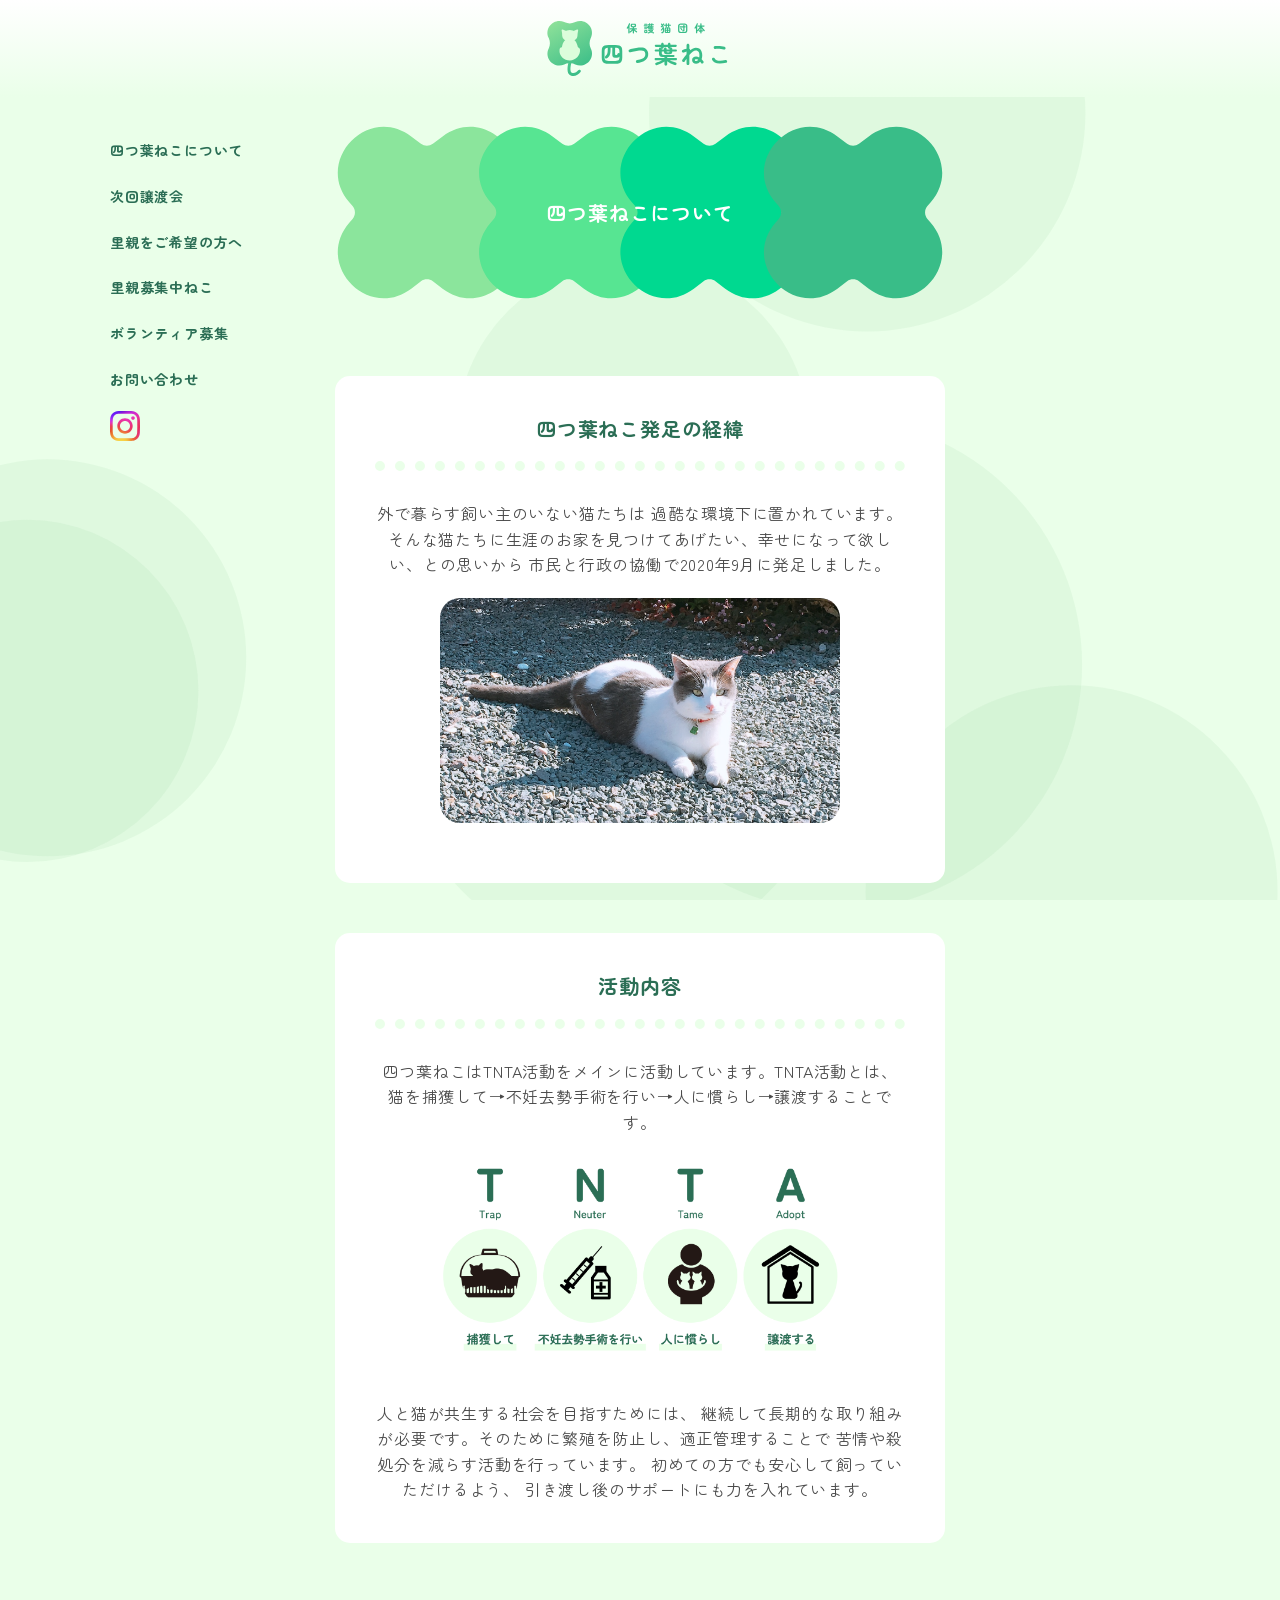
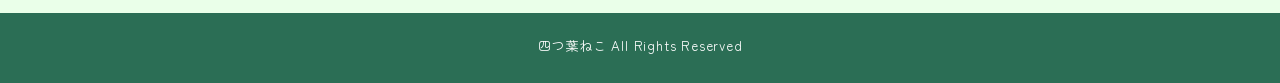
==== about/index.html @ 7e9c497a "initial commit" ====
<!DOCTYPE html>
<html lang="ja">

<head>
    <meta charset="UTF-8">
    <meta name="viewport" content="width=device-width, initial-scale=1.0">
    <title>四つ葉ねこについて | 四つ葉ねこ</title>
    <link rel="stylesheet" href="../assets/css/style.css">
    <link rel="preconnect" href="https://fonts.googleapis.com">
    <link rel="preconnect" href="https://fonts.gstatic.com" crossorigin>
    <link href="https://fonts.googleapis.com/css2?family=Zen+Maru+Gothic&display=swap" rel="stylesheet">
    <link rel="stylesheet" href="../assets/css/common.css">
     <script src="https://cdn.jsdelivr.net/npm/swiper@11/swiper-bundle.min.js"></script>
    <script src="../assets/main.js" defer></script>
</head>

<body>
    <header>
        <div class="logo">
            <h1><a href="../index.html"><img src="../assets/images/header-logo.svg" alt="保護猫団体 四つ葉ねこ"></a></h1>
        </div>
        <button class="nav-button" type="button"></button>
    </header>
    <div class="wrap">
        <aside class="nav-pc">
            <nav>
                <ul class="nav-items">
                    <li class="nav-item"><a href="#">四つ葉ねこについて</a></li>
                    <li class="nav-item"><a href="../event/index.html">次回譲渡会</a></li>
                    <li class="nav-item"><a href="../adoption/index.html">里親をご希望の方へ</a></li>
                    <li class="nav-item"><a href="../catlist/index.html">里親募集中ねこ</a></li>
                    <li class="nav-item"><a href="../volunteer/index.html">ボランティア募集</a></li>
                    <li class="nav-item"><a href="../contact/index.html">お問い合わせ</a></li>
                    <li><a href=""><img src="../assets/images/Instagram_Glyph_Gradient.svg" alt=""></a></li>
                </ul>
            </nav>
        </aside>
        <nav class="nav-sp">
            <ul class="nav-items">
                <li class="nav-item"><a href="about/index.html">四つ葉ねこについて</a></li>
                <li class="nav-item"><a href="event/index.html">次回譲渡会</a></li>
                <li class="nav-item"><a href="adoption/index.html">里親をご希望の方へ</a></li>
                <li class="nav-item"><a href="catlist/index.html">里親募集中ねこ</a></li>
                <li class="nav-item"><a href="volunteer/index.html">ボランティア募集</a></li>
                <li class="nav-item"><a href="contact/index.html">お問い合わせ</a></li>
                <li><a href=""><img src="assets/images/Instagram_Glyph_Gradient.svg" alt=""></a></li>
            </ul>
        </nav>
        <main>
            <div class="title-wrap">
                <h1 class="title">四つ葉ねこについて</h1>
            </div>
            <section>
                <h2>四つ葉ねこ発足の経緯</h2>
                <p class="text">外で暮らす飼い主のいない猫たちは
                    過酷な環境下に置かれています。<br>
                    そんな猫たちに生涯のお家を見つけてあげたい、幸せになって欲しい、との思いから
                    市民と行政の協働で2020年9月に発足しました。</p>
                <img src="../assets/images/about-mainimg-01.png" alt="" class="mainimg">
            </section>
            <section>
                <h2>活動内容</h2>
                <p class="text">四つ葉ねこはTNTA活動をメインに活動しています。TNTA活動とは、 <br>
                    猫を捕獲して→不妊去勢手術を行い→人に慣らし→譲渡することです。</p>
                <img src="../assets/images/TNTA.png" alt="" class="mainimg">
                <p class="text">人と猫が共生する社会を目指すためには、
                    継続して長期的な取り組みが必要です。そのために繁殖を防止し、適正管理することで
                    苦情や殺処分を減らす活動を行っています。
                    初めての方でも安心して飼っていただけるよう、
                    引き渡し後のサポートにも力を入れています。</p>
            </section>
        </main>
    </div>
    <footer>
        <small>
            <p>四つ葉ねこ All Rights Reserved</p>
        </small>
    </footer>
</body>
---- assets/css/style.css ----
@charset "utf-8";

body,
h1,
h2,
h3,
h4,
p,
ul,
li,
ol,
dl,
dt,
dd,
tr,
th,
td {
  margin: 0;
  padding: 0;
  list-style: none;
}

img {
  vertical-align: bottom;
}

a {
  text-decoration: none;
  color: inherit;
}

body {
  background-color: #eaffe9;
  background-repeat: no-repeat;
  background-size: cover;
  background-attachment: fixed;
background-image: url("data:image/svg+xml,%3csvg xmlns='http://www.w3.org/2000/svg' version='1.1' xmlns:xlink='http://www.w3.org/1999/xlink' xmlns:svgjs='http://svgjs.dev/svgjs' width='1280' height='560' preserveAspectRatio='none' viewBox='0 0 1280 560'%3e%3cg mask='url(%26quot%3b%23SvgjsMask1136%26quot%3b)' fill='none'%3e%3cpath d='M548.56 554.59 a128.16 128.16 0 1 0 256.32 0 a128.16 128.16 0 1 0 -256.32 0z' fill='rgba(134%2c 199%2c 146%2c 0.11)' class='triangle-float1'%3e%3c/path%3e%3cpath d='M803.63 177.25 a121.21 121.21 0 1 0 242.42 0 a121.21 121.21 0 1 0 -242.42 0z' fill='rgba(134%2c 199%2c 146%2c 0.11)' class='triangle-float2'%3e%3c/path%3e%3cpath d='M259.24 460.63 a134 134 0 1 0 268 0 a134 134 0 1 0 -268 0z' fill='rgba(134%2c 199%2c 146%2c 0.11)' class='triangle-float1'%3e%3c/path%3e%3cpath d='M-93.76 419.01 a123.48 123.48 0 1 0 246.96 0 a123.48 123.48 0 1 0 -246.96 0z' fill='rgba(134%2c 199%2c 146%2c 0.11)' class='triangle-float3'%3e%3c/path%3e%3cpath d='M287.94 274.91 a109.84 109.84 0 1 0 219.68 0 a109.84 109.84 0 1 0 -219.68 0z' fill='rgba(134%2c 199%2c 146%2c 0.11)' class='triangle-float2'%3e%3c/path%3e%3cpath d='M-89.38 439.57 a106.43 106.43 0 1 0 212.86 0 a106.43 106.43 0 1 0 -212.86 0z' fill='rgba(134%2c 199%2c 146%2c 0.11)' class='triangle-float3'%3e%3c/path%3e%3cpath d='M407.73 74.31 a135.75 135.75 0 1 0 271.5 0 a135.75 135.75 0 1 0 -271.5 0z' fill='rgba(134%2c 199%2c 146%2c 0.11)' class='triangle-float2'%3e%3c/path%3e%3cpath d='M376.84 413.51 a153.22 153.22 0 1 0 306.44 0 a153.22 153.22 0 1 0 -306.44 0z' fill='rgba(134%2c 199%2c 146%2c 0.11)' class='triangle-float1'%3e%3c/path%3e%3cpath d='M931.49 539.06 a117.18 117.18 0 1 0 234.36 0 a117.18 117.18 0 1 0 -234.36 0z' fill='rgba(134%2c 199%2c 146%2c 0.11)' class='triangle-float3'%3e%3c/path%3e%3cpath d='M908.18 117.81 a116.35 116.35 0 1 0 232.7 0 a116.35 116.35 0 1 0 -232.7 0z' fill='rgba(134%2c 199%2c 146%2c 0.11)' class='triangle-float3'%3e%3c/path%3e%3cpath d='M918.88 520.98 a169.37 169.37 0 1 0 338.74 0 a169.37 169.37 0 1 0 -338.74 0z' fill='rgba(134%2c 199%2c 146%2c 0.11)' class='triangle-float2'%3e%3c/path%3e%3cpath d='M1127.44 405.88 a134.91 134.91 0 1 0 269.82 0 a134.91 134.91 0 1 0 -269.82 0z' fill='rgba(134%2c 199%2c 146%2c 0.11)' class='triangle-float3'%3e%3c/path%3e%3c/g%3e%3cdefs%3e%3cmask id='SvgjsMask1136'%3e%3crect width='1280' height='560' fill='white'%3e%3c/rect%3e%3c/mask%3e%3cstyle%3e %40keyframes float1 %7b 0%25%7btransform: translate(0%2c 0)%7d 50%25%7btransform: translate(-10px%2c 0)%7d 100%25%7btransform: translate(0%2c 0)%7d %7d .triangle-float1 %7b animation: float1 5s infinite%3b %7d %40keyframes float2 %7b 0%25%7btransform: translate(0%2c 0)%7d 50%25%7btransform: translate(-5px%2c -5px)%7d 100%25%7btransform: translate(0%2c 0)%7d %7d .triangle-float2 %7b animation: float2 4s infinite%3b %7d %40keyframes float3 %7b 0%25%7btransform: translate(0%2c 0)%7d 50%25%7btransform: translate(0%2c -10px)%7d 100%25%7btransform: translate(0%2c 0)%7d %7d .triangle-float3 %7b animation: float3 6s infinite%3b %7d %3c/style%3e%3c/defs%3e%3c/svg%3e");
  font-family: "Zen Maru Gothic", sans-serif;
  line-height: 1.6em;
  letter-spacing: 0.05em;
  color: #4b4b4b;
}

.wrap {
  display: flex;
  justify-content: center;
  width: 100%;
  max-width: 1400px;
  margin: 0 auto;

}

header {
  position: fixed;
  top: 0;
  left: 0;
  width: 100%;
  z-index: 999;
  background: #FFF;
  background: linear-gradient(180deg, rgba(255, 255, 255, 1) 0%, rgba(234, 255, 233, 1) 100%);
}

.logo {
  text-align: center;
  width: 100%;
}

.logo a {
  display: inline-block;
}

.logo img {
  width: 200px;
  display: block;
}

/* .logo img {
  width: 200px;
  display: block;
  max-width: 100%;
  margin: 0 auto;
} */

.nav-pc {
  position: fixed;
  top: 130px;
  left: 100px;
  width: 160px;
  z-index: 900;
  box-sizing: border-box;
}

.nav-sp {
  display: none;
}

/* nav {
  width: 160px;
  box-sizing: border-box;
} */

.nav-items {
  display: flex;
  flex-direction: column;
  gap: 5px;
  padding-bottom: 20px;
}

nav ul li {
  font-size: 14px;
  color: #2b6e55;
  font-weight: bold;
  padding: 5px 10px;
  line-height: 2.2em;
  box-sizing: border-box;
}

nav ul li img {
  width: 30px;
}

nav ul li:hover {
  background-color: #39bd88;
  color: #fff;
  border-radius: 30px;
  transition: 0.1s;
}

.nav-button {
  display: none;
  width: 55px;
  height: 55px;
  padding: 0;
  position: relative;
  background-image: url(../images/menu-icon-01.svg);
  background-repeat: no-repeat;
  background-size: 55px auto;
  cursor: pointer;
  background-color: transparent;
}



main {
  flex: 1;
  max-width: 710px;
  margin: 0 auto;
}

#mv-box {
  position: relative;
}

#main-catch {
  position: absolute;
  color: #fff;
  font-weight: bold;
  top: 60%;
  left: 65%;
  line-height: 1.8em;
  letter-spacing: 0.08em;
}

#mv {
  width: 710px;
  margin: 130px auto 100px auto;
  display: flex;
  justify-content: center;
}




/* ------------------------------------------ */
/*ｰｰｰｰｰｰｰｰｰｰｰｰｰｰｰｰｰｰｰｰ clover -------------------*/
/* ------------------------------------------ */

/* .clover {
  width: 430px;
  text-align: center;
} */
.clover {
  box-sizing: border-box;
  padding: 70px 0px;
  width: 450px;
  margin: 0 auto 120px auto;
  text-align: center;
}

/* .inner {
  padding: 65px;
} */
/* 今回神近さんがやってくれたコーディングだと、clover（外）にwidthを決めて、innerで中の体重を増やして・・・と言う状態で、widthを持たせるところがバラバラになり、大きさの制御が難しくなってしまいました。
こういったときには、widthもpaddingもしっかり外側（clover）で取ってあげて、大きさをまず確保すること。（必要であれば、heightもしっかり指定することもあります。今回はやらずにいけたので、やりませんでした。）paddingを使ったことにより、内側に向かって抑えてあげることでcloverのみのwidthはしっかり確保され、背景画像の表示領域の調整がしやすいです。もちろんpaddingを使ったときにはbox-sizing:border-box;も忘れずにしましょう！ */

.clover-left {
  background-image: url(../images/clover-green.svg);
  background-repeat: no-repeat;
  background-position: center;
  background-size: contain;
}

.clover-right {
  background-image: url(../images/clover-white.svg);
  background-repeat: no-repeat;
  background-position: center;
  background-size: contain;
}

.clover-left h2 {
  color: #eaffe9;
  font-size: 32px;
  font-weight: bold;
  margin-bottom: 30px;
}

.clover-left p {
  color: #fff;
  font-size: 14px;
  font-weight: medium;
  margin-bottom: 30px;
}

.clover-right h3 {
  margin-bottom: 10px;
}

.clover-right p {
  font-size: 14px;
  font-weight: medium;
  margin-bottom: 20px;
}

.btn-white {
  width: 232px;
  height: 50px;
  font-family: "Zen Maru Gothic", sans-serif;
  line-height: 1.57;
  letter-spacing: 0.05em;
  color: #2b6e55;
  background-color: #fff;
  border: solid 2px #2b6e55;
  border-radius: 22.5px;
  font-size: 16px;
  font-weight: bold;
  cursor: pointer;
}

.btn-green {
  width: 232px;
  height: 50px;
  font-family: "Zen Maru Gothic", sans-serif;
  line-height: 1.57;
  letter-spacing: 0.05em;
  color: #2b6e55;
  background-color: #eaffe9;
  border: solid 2px #2b6e55;
  border-radius: 22.5px;
  font-size: 16px;
  font-weight: bold;
  cursor: pointer;
}

.btn-white:hover,
.btn-green:hover {
  width: 232px;
  height: 50px;
  color: #fff;
  background-color: #2b6e55;
  border: solid 2px #2b6e55;
  border-radius: 22.5px;
  font-size: 16px;
  cursor: pointer;
  transition: 0.3s;
}

.img-wrap {
  display: block;
}

.img-wrap img {
  width: 420px;
  margin: 0 auto;
}

.prf {
  width: 215px;
}

.heading {
  color: #2b6e55;
  font-size: 32px;
  font-weight: bold;
  margin-bottom: 10px;
}

.content {
  text-align: center;
  margin-bottom: 150px;
}

.content h2 {
  margin-top: 30px;
}

.name {
  font-size: 20px;
  font-weight: bold;
}

.box {
  background-color: #fff;
  border-radius: 15px;
  padding: 20px;
  margin: 0 10px 150px 10px;
}

.box-text {
  margin: 10px auto 20px auto;
}

.list {
  display: flex;
  flex-flow: row wrap;
  gap: 60px;
  justify-content: center;

}

#list p {
  text-align: center;
}

.list li:hover {
  opacity: 0.5;
  transition: 0.3s;
}

footer {
  color: #fff;
  background-color: #2b6e55;
  height: 70px;
  margin-top: 20px;
}

footer p {
  padding: 20px;
  display: block;
  text-align: center;
}

@media (width < 960px) {
  body {
    line-height: 1.4em;
    letter-spacing: 0.02em;
  }

  aside {
    left: 30px;
    width: 120px;
    z-index: 900;
    box-sizing: border-box;
  }

  #main-catch {
    font-size: 13px;
    top: 50%;
    left: 55%;
  }

  #mv {
    width: 80%;
  }

  .wrap {
    width: 60%;
  }
}

@media (width < 768px) {
  #main-catch {
    font-size: 12px;
    top: 60%;
    left: 51%;
  }

  #mv {
    margin: 80px auto;
    width: 300px;
  }

  .nav-pc {
    display: none;
  }

  header {
    position: fixed;
    top: 0;
    left: 0;
    width: 100%;
    height: 50px;
    z-index: 1000;
    background: #FFF;
    background: linear-gradient(180deg, rgba(255, 255, 255, 1) 0%, rgba(234, 255, 233, 1) 100%);
  }


  .logo img {
    height: 50px;
  }

  .nav-sp {
    display: block;
  }

  .nav-button {
    display: block;
    position: fixed;
    top: 10px;
    right: 10px;
    border: none;
    z-index: 9999;
    /* 重なり順を上にしておきましょう！ */
  }

  .nav-sp .nav-items {
    /* display: none; */
    position: fixed;
    top: 0;
    right: 0;
    flex-direction: column;
    background-color: #fff;
    width: 80vw;
    padding: 80px 24px 24px;
    z-index: 900;
    transform: translateX(100%);
    transition: transform 0.3s ease;

    a {
      min-height: 48px;
    }
  }

  .nav-sp .nav-items.nav-items--open {
    /* display: flex; */
    /*  animation-name: slide;
    animation-timing-function: ease-in-out; */
    transform: translateX(0);
    /* animation: slide 0.3s ease-in-out forwards; */
  }

  @keyframes slide {
    0% {
      transform: translateX(80vw);
    }

    100% {
      transform: translateX(0);
    }
  }

  .wrap {
    width: 360px;
  }

  .clover {
    padding: 50px 40px;
    width: 300px;
    margin: 0 auto 120px auto;
    text-align: center;
  }

  .clover-left,
  .clover-right {
    transform: none;
    /* margin-left: 18px;
    margin-right: 18px; */
    margin-bottom: 80px;
  }

  .clover-left h2 {
    font-size: 24px;
    margin-bottom: 10px;
  }

  .heading {
    font-size: 24px;
    margin-bottom: 10px;
  }

  .clover-left p,
  .clover-right p {
    font-size: 11px;
    margin-bottom: 10px;
  }

  .clover-right h3 {
    font-size: 14px;
    margin-bottom: 8px;
  }

  .btn-white,
  .btn-green {
    width: 200px;
    height: 40px;
    font-size: 14px;
  }

  .box-text {
    font-size: 14px;
  }

  .img-wrap {
    width: 300px;
    margin: 0 auto;
  }

  .img-wrap img {
    width: 100%;
  }

  .name {
    margin: 0 auto 10px auto;
  }

  .list {
    gap: 20px;
  }

  .content {
    margin-bottom: 100px;
  }

  .prf {
    width: 50%;
  }
}

/* ふわっとさせたい時は、下のやつ書きます */
/* jsはわけ分からんこと書いてると思いますが、あいつらは、動かしたいオブジェクトにクラス名とかつけてるに過ぎません。 */
/* 動き自体はcssが全てやっています。下のcssの意味は、元々、objectってクラス名つけたとこが、①透明で見えない（要素は存在する）②ちょい下にズレてる位置にいる③0.8m秒かけてふわっと動作するっていう三つの命令がかかってます。 */
/* それをjsでこの位置に来たら、showってクラス名もつけてやってね！という命令になっているので、 */
.object {
  opacity: 0;
  transform: translateY(40px);
  transition: all 0.8s ease-out;
}

/* objectとshowっていうクラス名を二つとも持ったら、透明無し！！（見えるようになる。）＆位置は元々の位置 */
.object.show {
  opacity: 1;
  transform: translateY(0);
}
---- assets/css/common.css ----
@charset "utf-8";

.title-wrap {
  background-image: url(../../assets/images/title-bg.svg);
  background-repeat: no-repeat;
  background-position: center;
  margin: 100px 50px 0 50px;
}

.title {
  font-size: 20px;
  color: #fff;
  text-align: center;
  padding: 100px 0;
}

h2 {
  color: #2b6e55;
  font-size: 20px;
  font-weight: bold;
  text-align: center;
  margin-bottom: 30px;
  border-bottom: 10px dotted #eaffe9;
  padding-bottom: 20px;
}

.text {
  font-size: 16px;
}

section {
  background-color: #fff;
  border-radius: 15px;
  text-align: center;
  margin: 50px;
  padding: 40px;
}

table {
  margin: 0 auto 20px auto;
  font-weight: bold;
}

table tr th::after {
  content: "🍀";
}

iframe {
  margin-top: 20px;
}

.btn-green {
  margin-top: 20px;
}

.text-left {
  text-align: left;
  padding: 30px;
}

dl dt {
  font-size: 16px;
  font-weight: bold;
  margin-bottom: 10px;
}

dl dd {
  margin-bottom: 40px;
}

ul li {
  line-height: 2.2em;
}

.mainimg {
  width: 400px;
  display: block;
  margin: 20px auto;
  border-radius: 20px;
}

#event-cats {
  display: flex;
  margin: 30px;
  justify-content: center;
  gap: 10px;
}

#event-cats img {
  width: 100px;
  margin: auto;
}

#event-cats img:hover {
  opacity: 0.5;
  transition: 0.3s;
}

#contact {
  background-color: #fff;
  /*  margin: 50px auto; */
  padding: 40px;
  margin: 50px;
  border-radius: 15px;
}

#contact h2 {
  color: #2B6E55;
  text-align: center;
  font-size: 20px;
  margin-bottom: 30px;
  border-bottom: 10px dotted #EAFFE9;
  padding-bottom: 20px;
}

form {
  margin: 20px auto;
  padding: 0 100px;
  text-align: center;
}

form p {
  margin-top: 40px;
  font-weight: bold;
}

.width {
  width: 338px;
}

input {
  border-radius: 20px;
  padding: 10px;
  margin: 10px auto;
}

textarea {
  resize: none;
  width: 100%;
  height: 200px;
  border-radius: 20px;
}

#submit-btn {
  width: 232px;
  height: 50px;
  font-family: "Zen Maru Gothic", sans-serif;
  line-height: 1.57;
  letter-spacing: 0.05em;
  color: #2B6E55;
  background-color: #EAFFE9;
  border: solid 2px #2B6E55;
  border-radius: 22.5px;
  font-size: 16px;
  font-weight: bold;
  cursor: pointer;
  display: block;
  margin: 40px auto 20px auto;
}

#submit-btn:hover {
  color: #fff;
  background-color: #2B6E55;
  border: solid 2px #2B6E55;
  border-radius: 22.5px;
  font-size: 16px;
  cursor: pointer;
  transition: 0.3s;
}





@media (width < 768px) {
  .mainimg {
    width: 100% !important;
    margin-top: 0;
  }

  .title-wrap {
    margin: 70px 8px 0 8px;
  }

  .title {
    padding: 50px 0;
  }

  .text {
    margin-bottom: 10px;
    font-size: 12px;
  }

  .text-left {
    padding: 10px;
    font-size: 12px;
  }
tr th,tr td{
  font-size: 14px;
}
table {
  margin-bottom: 10px;
}
  #event-cats {
    flex-wrap: wrap;
    margin: 10px 0 0 0;
  }

  #event-cats img {
    width: 60px;
  }

  iframe {
    width: 90%;
    height: 90%;
  }

  section {
    margin: 30px 10px;
    padding: 20px 10px 10px 10px;
  }

  h2 {
    font-size: 18px;
    margin-bottom: 10px;
    padding-bottom: 10px;
  }

  dl dt {
    font-size: 14px;
  }

  dl dd {
    margin-bottom: 30px;
  }

  form {
    padding: 0;
  }
}
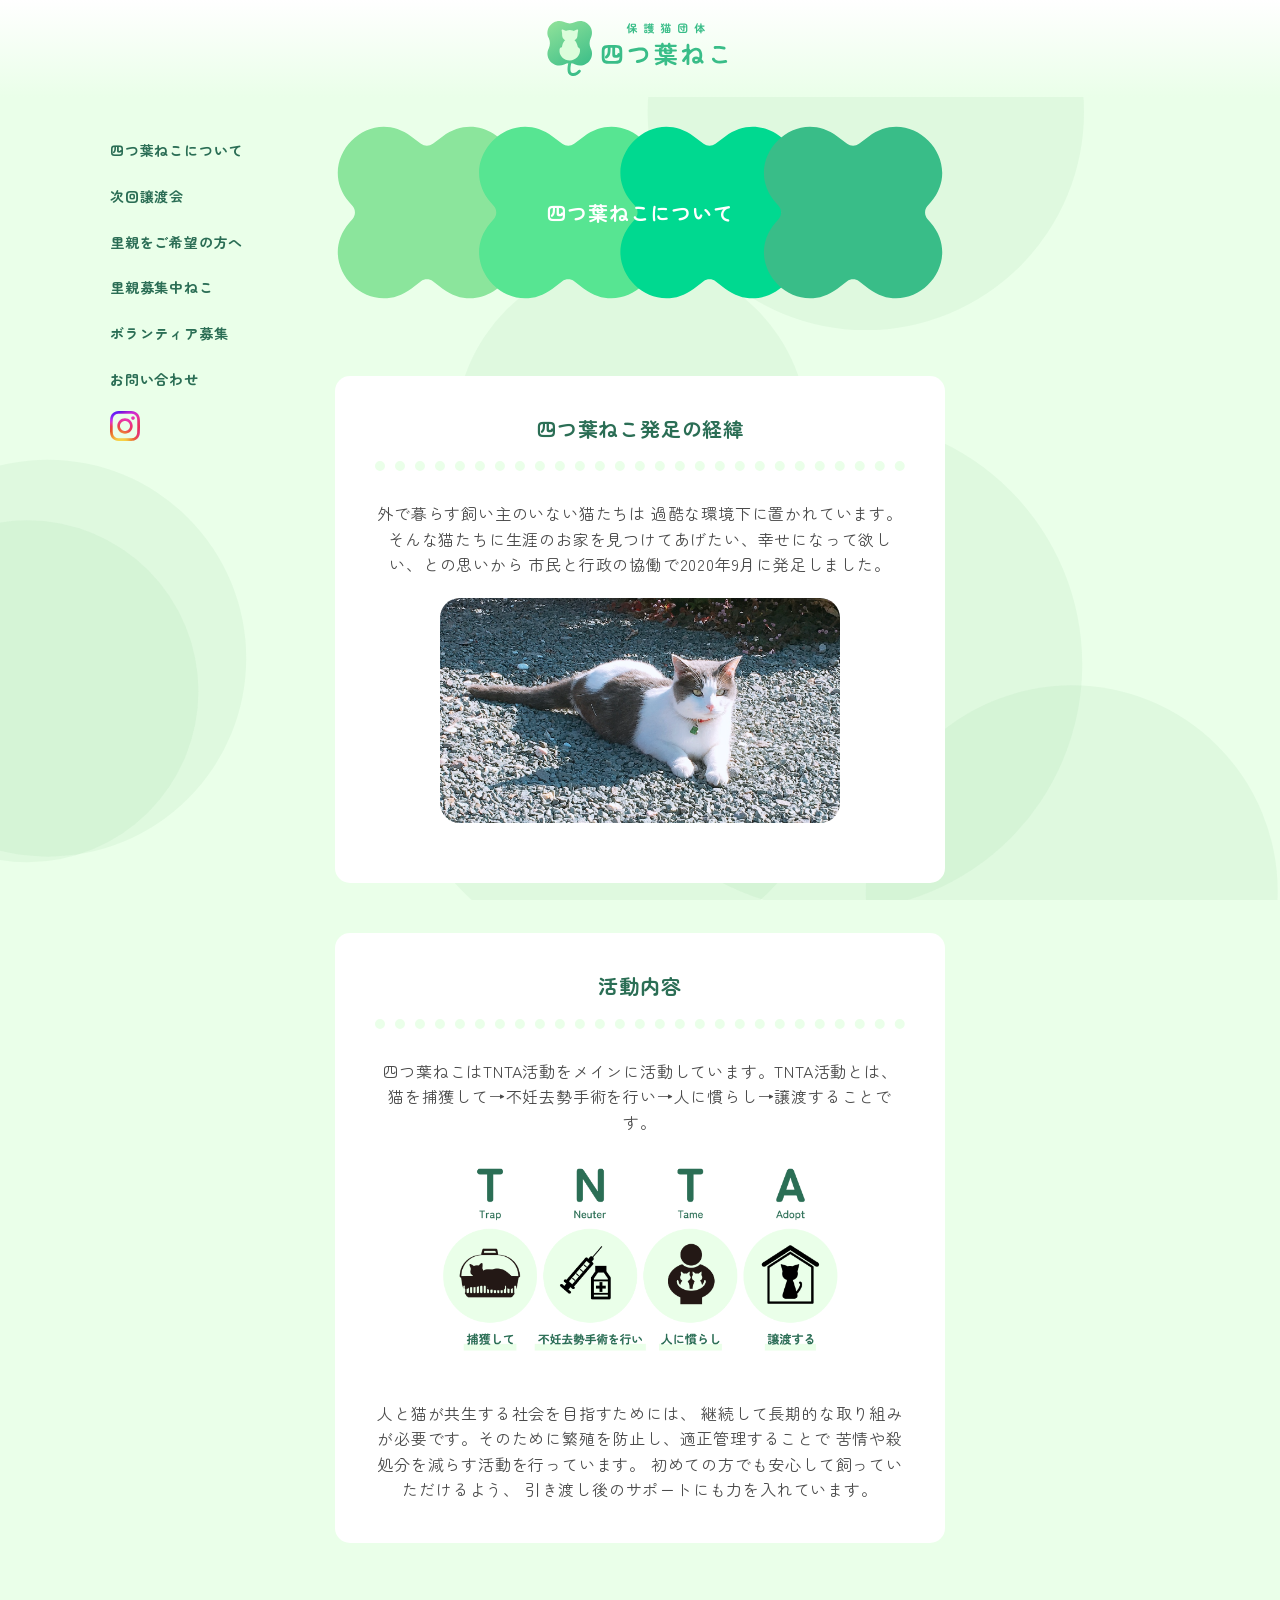
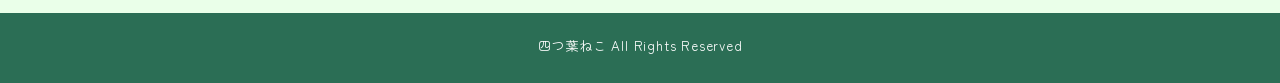
==== commit 693c9800: "update" ====
--- a/about/index.html
+++ b/about/index.html
@@ -37,13 +37,13 @@
         </aside>
         <nav class="nav-sp">
             <ul class="nav-items">
-                <li class="nav-item"><a href="about/index.html">四つ葉ねこについて</a></li>
-                <li class="nav-item"><a href="event/index.html">次回譲渡会</a></li>
-                <li class="nav-item"><a href="adoption/index.html">里親をご希望の方へ</a></li>
-                <li class="nav-item"><a href="catlist/index.html">里親募集中ねこ</a></li>
-                <li class="nav-item"><a href="volunteer/index.html">ボランティア募集</a></li>
-                <li class="nav-item"><a href="contact/index.html">お問い合わせ</a></li>
-                <li><a href=""><img src="assets/images/Instagram_Glyph_Gradient.svg" alt=""></a></li>
+               <li class="nav-item"><a href="#">四つ葉ねこについて</a></li>
+                    <li class="nav-item"><a href="../event/index.html">次回譲渡会</a></li>
+                    <li class="nav-item"><a href="../adoption/index.html">里親をご希望の方へ</a></li>
+                    <li class="nav-item"><a href="../catlist/index.html">里親募集中ねこ</a></li>
+                    <li class="nav-item"><a href="../volunteer/index.html">ボランティア募集</a></li>
+                    <li class="nav-item"><a href="../contact/index.html">お問い合わせ</a></li>
+                    <li><a href=""><img src="../assets/images/Instagram_Glyph_Gradient.svg" alt=""></a></li>
             </ul>
         </nav>
         <main>
